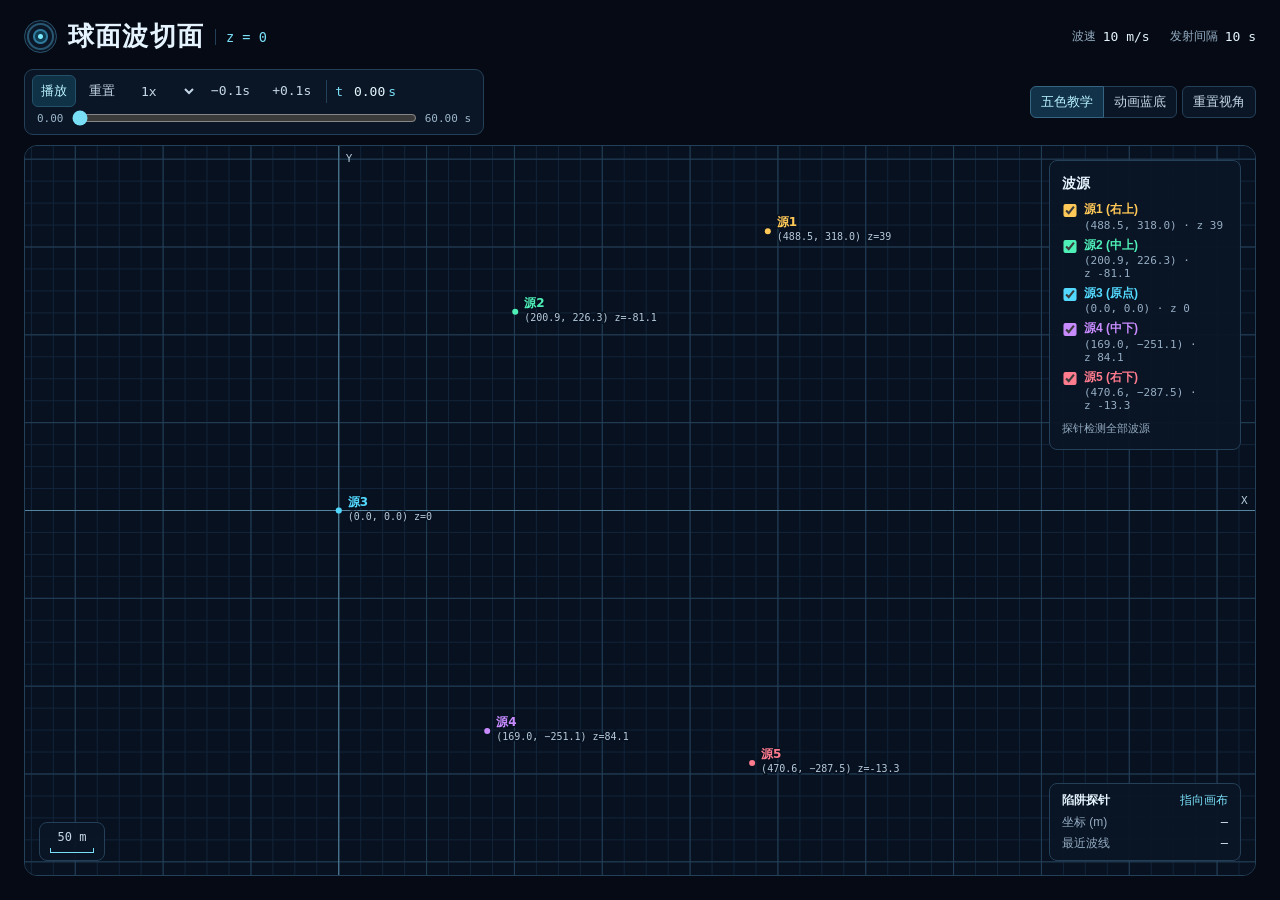
==== 波源立体几何重建/2d/index.html @ 633d6277 "Publish reorganized Episode 44 reconstruction" ====
<!doctype html>
<html lang="zh-CN">
<head>
  <meta charset="utf-8">
  <meta name="viewport" content="width=device-width, initial-scale=1">
  <meta name="theme-color" content="#050a14">
  <title>球面波切面</title>
  <link rel="icon" href="data:,">
  <link rel="stylesheet" href="../3d/timeline.css">
  <link rel="stylesheet" href="./style.css">
</head>
<body>
  <header class="masthead">
    <div class="heading">
      <span class="wave-mark" aria-hidden="true"></span>
      <h1>球面波切面</h1>
      <span class="plane">z = 0</span>
    </div>
    <dl class="parameters" aria-label="模拟参数">
      <div><dt>波速</dt><dd id="wave-speed"></dd></div>
      <div><dt>发射间隔</dt><dd id="wave-interval"></dd></div>
    </dl>
  </header>
  <main>
    <section class="toolbar" aria-label="模拟控制">
      <div id="timeline"></div>
      <div class="view-tools">
        <div class="modes" role="group" aria-label="绘制样式">
          <button type="button" data-mode="teaching" aria-pressed="true">五色教学</button>
          <button type="button" data-mode="animation" aria-pressed="false">动画蓝底</button>
        </div>
        <button id="view-reset" type="button">重置视角</button>
      </div>
    </section>
    <section class="observatory" aria-label="二维波场">
      <div class="chart">
        <canvas id="field" aria-label="球面波与 z = 0 平面的交圆，X 轴向右，Y 轴向上"></canvas>
        <div class="scale" aria-label="距离比例尺">
          <span id="scale-length"></span><i id="scale-bar" aria-hidden="true"></i>
        </div>
        <div class="probe" id="probe">
          <div class="probe-heading"><strong>陷阱探针</strong><span id="probe-state" role="status">指向画布</span></div>
          <dl>
            <div><dt>坐标 (m)</dt><dd id="probe-point">—</dd></div>
            <div><dt>最近波线</dt><dd id="probe-distance">—</dd></div>
          </dl>
        </div>
      </div>
      <aside class="source-panel" aria-labelledby="sources-heading">
        <h2 id="sources-heading">波源</h2>
        <div id="sources"></div>
        <p>探针检测全部波源</p>
      </aside>
    </section>
    <noscript><p>请启用 JavaScript 以运行模拟。</p></noscript>
  </main>
  <script type="module" src="./main.js"></script>
</body>
</html>
---- 波源立体几何重建/3d/timeline.css ----
.timeline { color: #c4d7e6; font-size: .8125rem; }
.timeline-controls { display: flex; flex-wrap: wrap; align-items: center; gap: 4px; }
.timeline button, .timeline select, .camera-tools button {
  min-height: 32px;
  padding: 0 8px;
  border: 1px solid transparent;
  border-radius: 6px;
  color: #c4d7e6;
  background: transparent;
  font: inherit;
  white-space: nowrap;
  cursor: pointer;
}
.timeline select { appearance: auto; font-family: var(--mono); }
.timeline select option { background: #0a1523; }
.timeline button:hover, .timeline select:hover, .camera-tools button:hover { background: #18374c; }
.timeline button:focus-visible, .timeline select:focus-visible, .timeline input:focus-visible, .camera-tools button:focus-visible {
  outline: 2px solid #79dff7;
  outline-offset: 1px;
}
.timeline-controls .timeline-play { background: #103246; color: #b9f3ff; border-color: #245069; }
#step-back, #step-forward { font: inherit; font-family: var(--mono); }
.timeline-time {
  display: flex;
  align-items: center;
  gap: 3px;
  margin-left: 2px;
  padding-left: 8px;
  border-left: 1px solid #244058;
  color: #79dff7;
  font: .8125rem var(--mono);
}
.timeline-time input {
  width: 5ch;
  padding: 4px 0;
  appearance: textfield;
  border: 0;
  border-radius: 3px;
  background: transparent;
  color: #e4f8ff;
  font: inherit;
  text-align: right;
}
.timeline-time input::-webkit-inner-spin-button, .timeline-time input::-webkit-outer-spin-button { appearance: none; }
.timeline-range { display: flex; align-items: center; gap: 8px; padding: 0 5px; color: #9bb6c9; font: .6875rem var(--mono); }
.timeline-range input { flex: 1; min-width: 0; min-height: 22px; margin: 0; cursor: pointer; accent-color: #79dff7; }
.lens { display: inline-flex; align-items: center; justify-self: start; gap: 6px; padding: 0 8px; color: #a9c4d8; font-size: .75rem; white-space: nowrap; }
.lens select { min-height: 25px; padding: 0 4px; border: 1px solid #244058; border-radius: 5px; background: #0a1523; color: #b9f3ff; font: .75rem var(--mono); cursor: pointer; }
.lens select:focus-visible { outline: 2px solid #79dff7; outline-offset: 1px; }
---- 波源立体几何重建/2d/style.css ----
:root {
  color-scheme: dark;
  --background: #050a14;
  --panel: #0a1525;
  --border: #244058;
  --muted: #95adc3;
  --accent: #79dff7;
  --mono: ui-monospace, "SF Mono", Consolas, monospace;
  background: var(--background);
  color: #e4f3fd;
  font: 16px/1.45 -apple-system, BlinkMacSystemFont, "PingFang SC", "Microsoft YaHei", sans-serif;
}

*, *::before, *::after { box-sizing: border-box; }
body { display: flex; flex-direction: column; gap: 16px; min-height: max(620px, 100dvh); margin: 0; padding: 20px 24px 24px; }
main { display: flex; flex: 1; flex-direction: column; gap: 10px; }
.masthead, .heading, .parameters, .parameters div { display: flex; align-items: center; }
.masthead { justify-content: space-between; flex-wrap: wrap; gap: 10px 28px; }
.heading { gap: 11px; }
h1 { margin: 0; font-size: clamp(1.25rem, 2.3vw, 1.65rem); line-height: 1.2; letter-spacing: .045em; }
.wave-mark {
  width: 33px;
  height: 33px;
  flex: none;
  border: 1px solid #29546d;
  border-radius: 50%;
  background: radial-gradient(circle, #7ceaff 0 2px, #103c51 3px 5px, #2e7b9e 6px 7px, #0b1727 8px 11px, #285570 12px 13px, #0b1727 14px);
}
.plane { border-left: 1px solid var(--border); padding-left: 10px; color: var(--accent); font: .85rem var(--mono); }
.parameters { gap: 20px; margin: 0; }
.parameters div { gap: 7px; }
.parameters dt { color: var(--muted); font-size: .75rem; }
.parameters dd { margin: 0; font: .8125rem var(--mono); }

.toolbar { display: flex; flex-wrap: wrap; align-items: center; justify-content: space-between; gap: 8px 18px; }
.toolbar .timeline { width: min(100%, 460px); padding: 5px 7px; background: var(--panel); border: 1px solid var(--border); border-radius: 9px; }
.view-tools, .modes { display: flex; align-items: center; gap: 5px; }
.view-tools button {
  min-height: 32px;
  padding: 0 10px;
  border: 1px solid var(--border);
  border-radius: 6px;
  color: #c4d7e6;
  background: var(--panel);
  font: inherit;
  font-size: .8125rem;
  white-space: nowrap;
  cursor: pointer;
}
.modes { gap: 0; }
.modes button:first-child { border-radius: 6px 0 0 6px; }
.modes button:last-child { margin-left: -1px; border-radius: 0 6px 6px 0; }
.view-tools button[aria-pressed="true"] { position: relative; background: #12324a; border-color: #366581; color: #b8f3ff; }
.view-tools button:hover { background: #18374c; }
:focus-visible { outline: 2px solid var(--accent); outline-offset: 2px; }

.observatory { position: relative; display: flex; flex: 1; border: 1px solid var(--border); border-radius: 13px; overflow: hidden; background: #071120; }
.chart { position: relative; flex: 1; min-width: 0; min-height: 380px; }
#field { position: absolute; inset: 0; display: block; width: 100%; height: 100%; touch-action: none; cursor: crosshair; }
#field.is-dragging { cursor: grabbing; }
.source-panel, .probe, .scale { border: 1px solid var(--border); border-radius: 8px; background: #0a1525f0; }
.source-panel { position: absolute; top: 14px; right: 14px; width: 192px; padding: 12px; }
.source-panel h2 { margin: 0 0 8px; font-size: .875rem; font-weight: 650; }
#sources { display: grid; gap: 5px; }
.source { display: grid; grid-template-columns: 16px 1fr; align-items: start; gap: 6px; cursor: pointer; }
.source input { margin: 3px 0 0; accent-color: var(--source-color); }
.source b { display: block; color: var(--source-color); font-size: .75rem; }
.source small { display: block; color: var(--muted); font: .6875rem var(--mono); }
.source-panel p { margin: 9px 0 0; color: var(--muted); font-size: .6875rem; }

.scale, .probe { position: absolute; bottom: 14px; pointer-events: none; }
.scale { left: 14px; display: grid; justify-items: center; gap: 4px; padding: 7px 10px; color: #c4d7e6; font: .75rem var(--mono); }
.scale i { height: 5px; border: solid var(--accent); border-width: 0 1px 1px; }
.probe { right: 14px; min-width: 192px; padding: 8px 12px; font-size: .75rem; }
.probe-heading, .probe dl div { display: flex; justify-content: space-between; gap: 10px; }
.probe-heading span { color: var(--accent); }
.probe dl { display: grid; gap: 3px; margin: 5px 0 0; }
.probe dt { color: var(--muted); }
.probe dd { margin: 0; font-family: var(--mono); }
.probe.is-collision { border-color: #e56677; background: #361820f2; }
.probe.is-collision .probe-heading span { color: #ff9eab; }

@media (max-width: 720px) {
  body { gap: 12px; padding: 12px; }
  .observatory { flex-direction: column; }
  .chart { min-height: 350px; }
  .source-panel { position: static; width: auto; padding: 9px 12px; border: 0; border-top: 1px solid var(--border); border-radius: 0; }
  #sources { grid-template-columns: repeat(auto-fit, minmax(130px, 1fr)); }
}
@media (max-width: 390px) {
  .scale, .probe { bottom: 8px; }
  .scale { left: 8px; padding: 6px; }
  .probe { right: 8px; min-width: 0; padding: 6px 8px; }
}
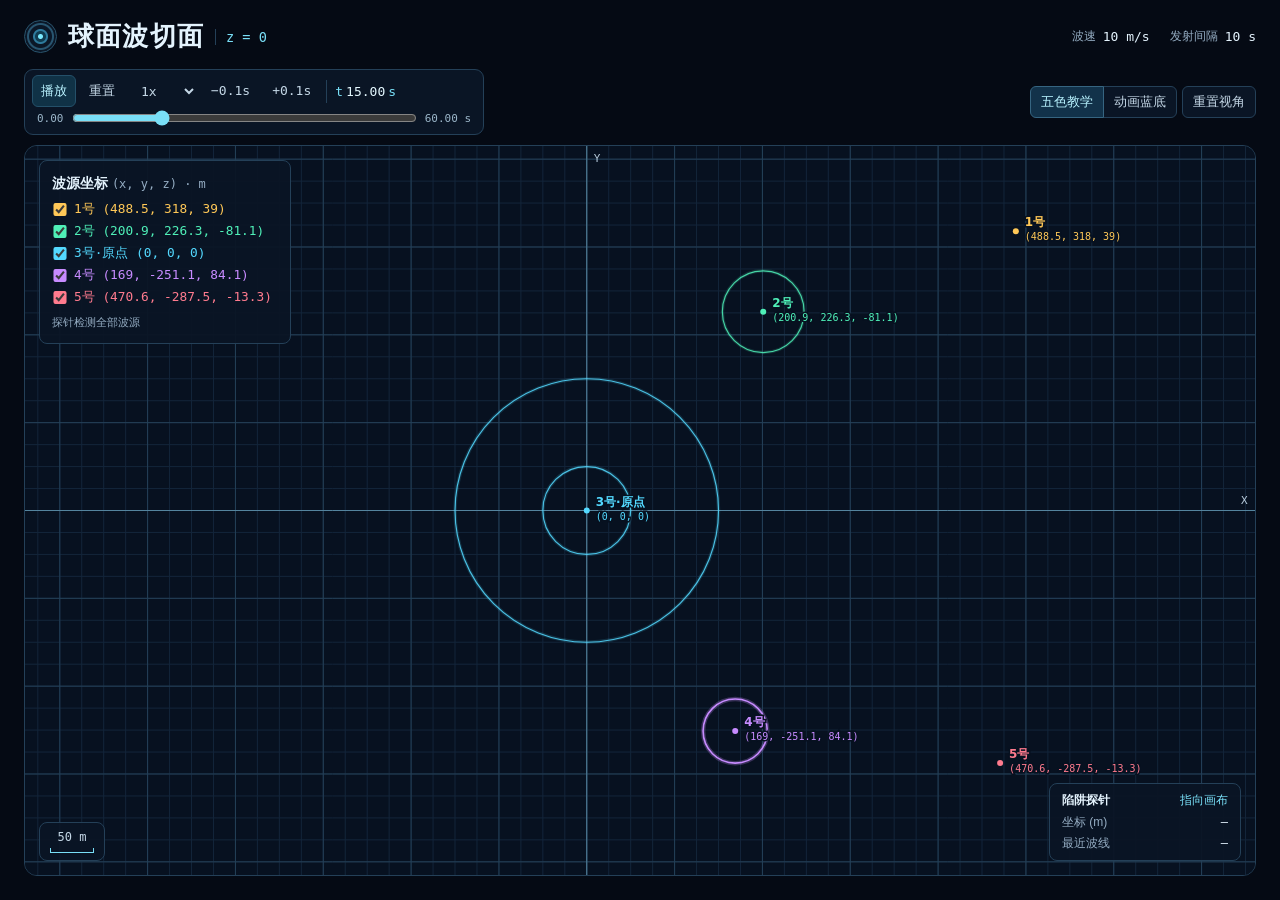
==== commit f81fbffc: "Set default wave views and publish reconstruction notes" ====
--- a/波源立体几何重建/2d/index.html
+++ b/波源立体几何重建/2d/index.html
@@ -47,7 +47,7 @@
         </div>
       </div>
       <aside class="source-panel" aria-labelledby="sources-heading">
-        <h2 id="sources-heading">波源</h2>
+        <h2 id="sources-heading">波源坐标 <span>(x, y, z) · m</span></h2>
         <div id="sources"></div>
         <p>探针检测全部波源</p>
       </aside>
--- a/波源立体几何重建/2d/style.css
+++ b/波源立体几何重建/2d/style.css
@@ -59,13 +59,13 @@
 #field { position: absolute; inset: 0; display: block; width: 100%; height: 100%; touch-action: none; cursor: crosshair; }
 #field.is-dragging { cursor: grabbing; }
 .source-panel, .probe, .scale { border: 1px solid var(--border); border-radius: 8px; background: #0a1525f0; }
-.source-panel { position: absolute; top: 14px; right: 14px; width: 192px; padding: 12px; }
+.source-panel { position: absolute; top: 14px; left: 14px; width: 252px; padding: 12px; }
 .source-panel h2 { margin: 0 0 8px; font-size: .875rem; font-weight: 650; }
+.source-panel h2 span { color: var(--muted); font: .75rem var(--mono); }
 #sources { display: grid; gap: 5px; }
-.source { display: grid; grid-template-columns: 16px 1fr; align-items: start; gap: 6px; cursor: pointer; }
-.source input { margin: 3px 0 0; accent-color: var(--source-color); }
-.source b { display: block; color: var(--source-color); font-size: .75rem; }
-.source small { display: block; color: var(--muted); font: .6875rem var(--mono); }
+.source { display: grid; grid-template-columns: 16px 1fr; align-items: center; gap: 6px; color: var(--source-color); font: .8rem var(--mono); cursor: pointer; }
+.source input { margin: 0; accent-color: var(--source-color); }
+.source span { white-space: nowrap; }
 .source-panel p { margin: 9px 0 0; color: var(--muted); font-size: .6875rem; }
 
 .scale, .probe { position: absolute; bottom: 14px; pointer-events: none; }
@@ -85,7 +85,6 @@
   .observatory { flex-direction: column; }
   .chart { min-height: 350px; }
   .source-panel { position: static; width: auto; padding: 9px 12px; border: 0; border-top: 1px solid var(--border); border-radius: 0; }
-  #sources { grid-template-columns: repeat(auto-fit, minmax(130px, 1fr)); }
 }
 @media (max-width: 390px) {
   .scale, .probe { bottom: 8px; }
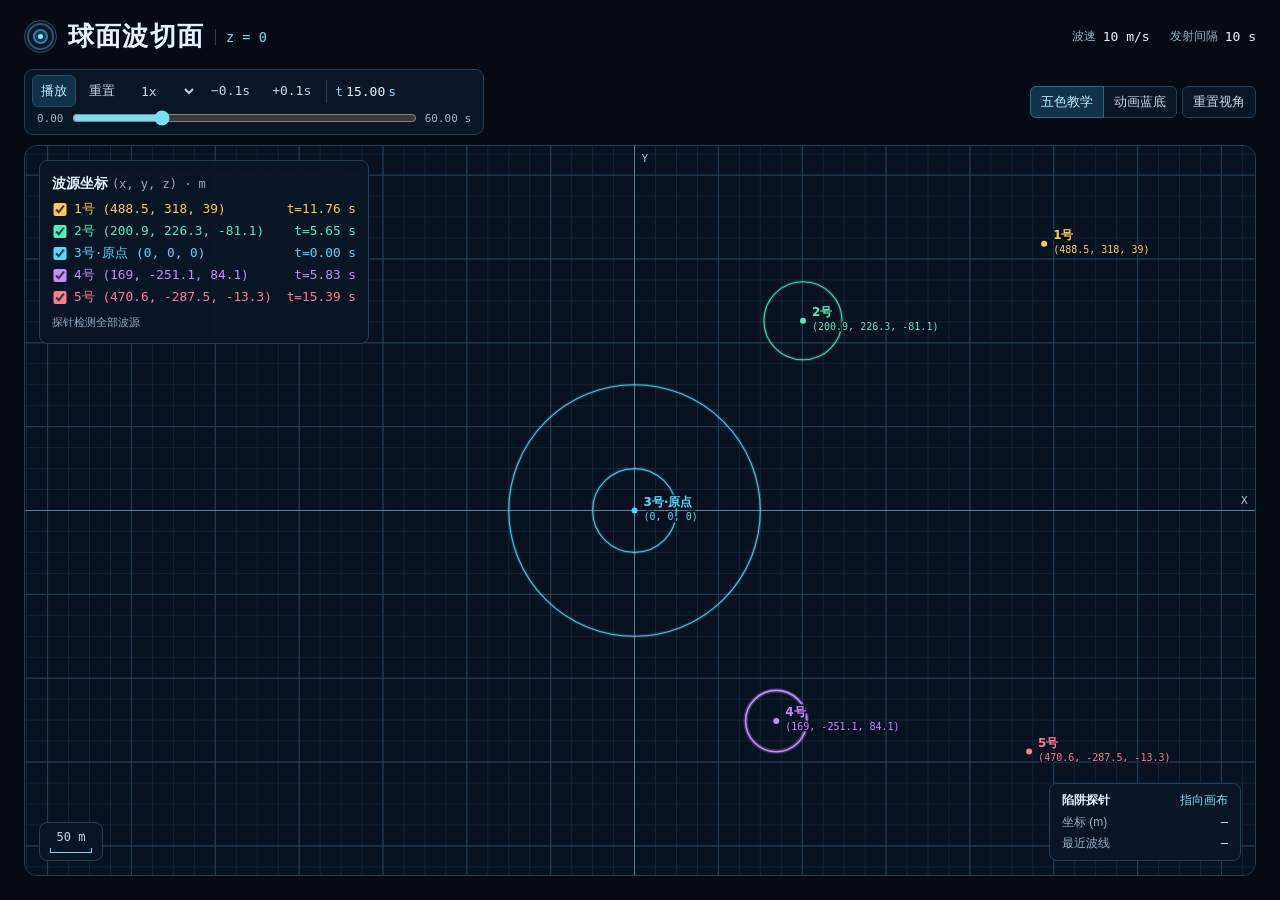
==== commit ed914979: "Show each wave source's first emission time" ====
--- a/波源立体几何重建/2d/index.html
+++ b/波源立体几何重建/2d/index.html
@@ -7,7 +7,7 @@
   <title>球面波切面</title>
   <link rel="icon" href="data:,">
   <link rel="stylesheet" href="../3d/timeline.css">
-  <link rel="stylesheet" href="./style.css">
+  <link rel="stylesheet" href="./style.css?v=source-times">
 </head>
 <body>
   <header class="masthead">
@@ -54,6 +54,6 @@
     </section>
     <noscript><p>请启用 JavaScript 以运行模拟。</p></noscript>
   </main>
-  <script type="module" src="./main.js"></script>
+  <script type="module" src="./main.js?v=source-times"></script>
 </body>
 </html>
--- a/波源立体几何重建/2d/style.css
+++ b/波源立体几何重建/2d/style.css
@@ -59,13 +59,14 @@
 #field { position: absolute; inset: 0; display: block; width: 100%; height: 100%; touch-action: none; cursor: crosshair; }
 #field.is-dragging { cursor: grabbing; }
 .source-panel, .probe, .scale { border: 1px solid var(--border); border-radius: 8px; background: #0a1525f0; }
-.source-panel { position: absolute; top: 14px; left: 14px; width: 252px; padding: 12px; }
+.source-panel { position: absolute; top: 14px; left: 14px; width: 330px; padding: 12px; }
 .source-panel h2 { margin: 0 0 8px; font-size: .875rem; font-weight: 650; }
 .source-panel h2 span { color: var(--muted); font: .75rem var(--mono); }
 #sources { display: grid; gap: 5px; }
 .source { display: grid; grid-template-columns: 16px 1fr; align-items: center; gap: 6px; color: var(--source-color); font: .8rem var(--mono); cursor: pointer; }
 .source input { margin: 0; accent-color: var(--source-color); }
-.source span { white-space: nowrap; }
+.source-details { display: flex; flex-wrap: wrap; justify-content: space-between; gap: 0 9px; }
+.source-details span { white-space: nowrap; }
 .source-panel p { margin: 9px 0 0; color: var(--muted); font-size: .6875rem; }
 
 .scale, .probe { position: absolute; bottom: 14px; pointer-events: none; }
